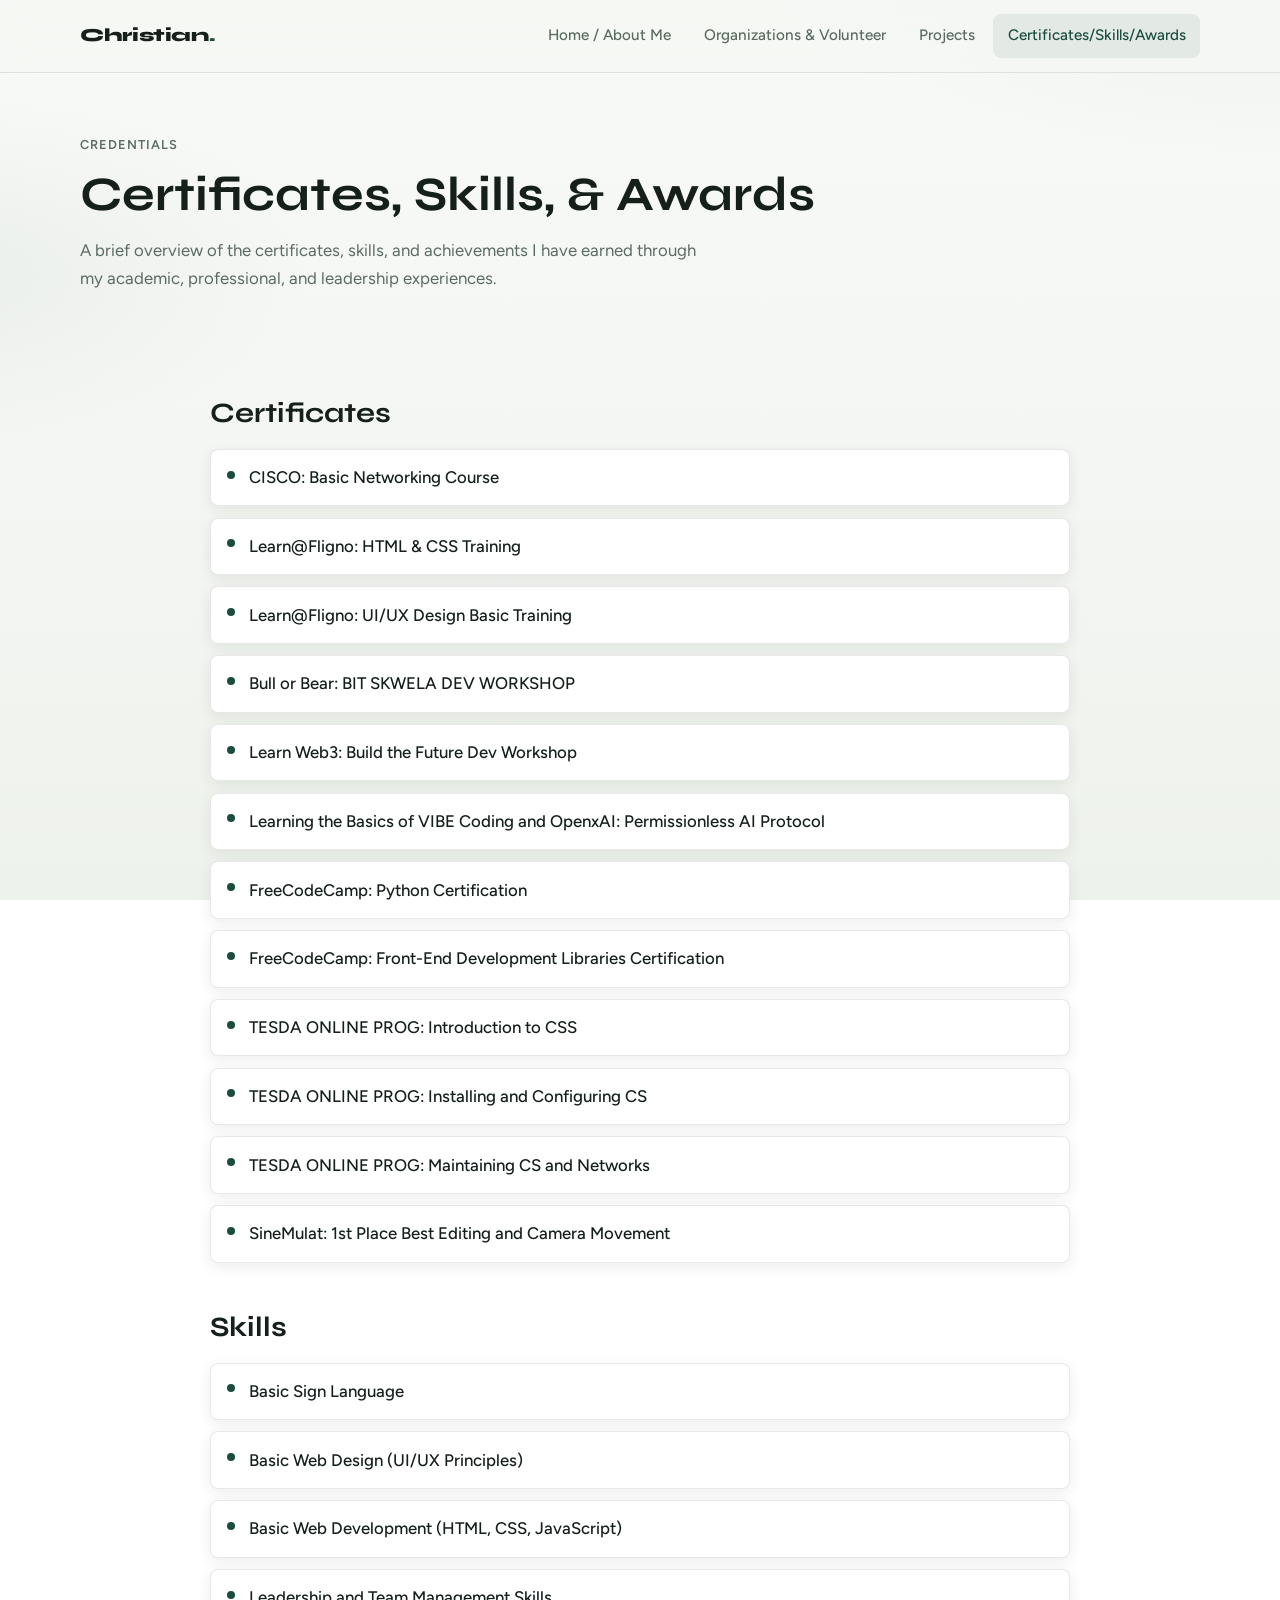
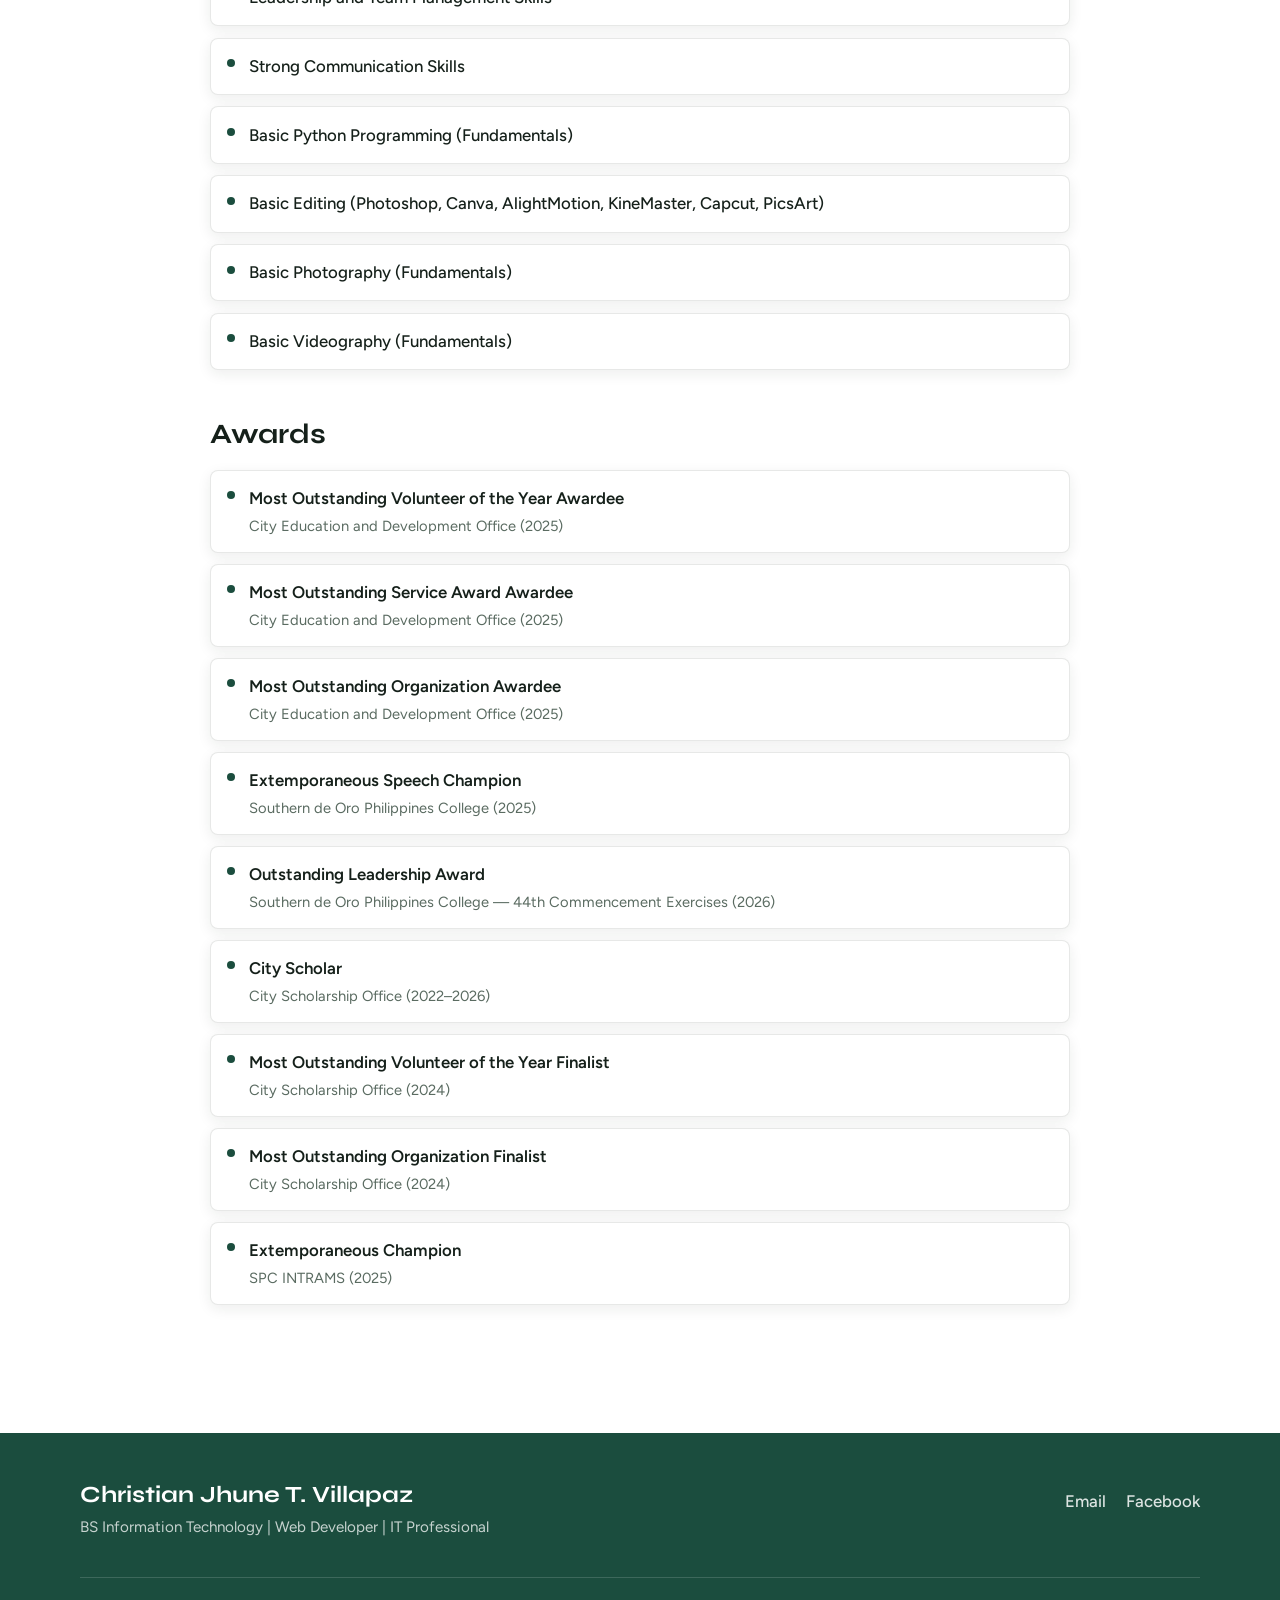
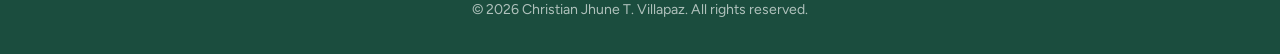
==== certificates.html @ 9e4fbf47 "Initial portfolio website for Christian Jhune T. Villapaz. Co-authored-by: Cursor <cursoragent@curso" ====
<!DOCTYPE html>
<html lang="en">
<head>
  <meta charset="UTF-8">
  <meta name="viewport" content="width=device-width, initial-scale=1.0">
  <meta name="description" content="Certificates, training, awards, and skills of Christian Jhune T. Villapaz.">
  <title>Certificates, Skills, &amp; Award   | Christian Jhune T. Villapaz</title>
  <link rel="stylesheet" href="css/style.css?v=6">
</head>
<body>
  <header class="site-header">
    <div class="container nav">
      <a class="logo" href="index.html">Christian<span>.</span></a>
      <button class="nav-toggle" type="button" aria-label="Open menu" aria-expanded="false" aria-controls="primary-nav">
        <span></span>
        <span></span>
        <span></span>
      </button>
      <nav id="primary-nav" class="nav-links" aria-label="Primary">
        <a href="index.html">Home / About Me</a>
        <a href="organizations.html">Organizations &amp; Volunteer</a>
        <a href="projects.html">Projects</a>
        <a href="certificates.html">Certificates/Skills/Awards</a>
      </nav>
    </div>
  </header>

  <main>
    <section class="page-banner">
      <div class="container reveal">
        <p class="eyebrow">Credentials</p>
        <h1>Certificates, Skills, &amp; Awards</h1>
        <p>A brief overview of the certificates, skills, and achievements I have earned through my academic, professional, and leadership experiences.</p>
      </div>
    </section>

    <section class="section">
      <div class="container certificates-content">
        <div class="cred-block reveal">
          <h2 class="cred-heading">Certificates</h2>
          <ul class="cred-list" aria-label="Certificates and awards">
            <li>CISCO: Basic Networking Course</li>
            <li>Learn@Fligno: HTML &amp; CSS Training</li>
            <li>Learn@Fligno: UI/UX Design Basic Training</li>
            <li>Bull or Bear: BIT SKWELA DEV WORKSHOP</li>
            <li>Learn Web3: Build the Future Dev Workshop</li>
            <li>Learning the Basics of VIBE Coding and OpenxAI: Permissionless AI Protocol</li>
            <li>FreeCodeCamp: Python Certification</li>
            <li>FreeCodeCamp: Front-End Development Libraries Certification</li>
            <li>TESDA ONLINE PROG: Introduction to CSS</li>
            <li>TESDA ONLINE PROG: Installing and Configuring CS</li>
            <li>TESDA ONLINE PROG: Maintaining CS and Networks</li>
            <li>SineMulat: 1st Place Best Editing and Camera Movement</li>
          </ul>
        </div>

        <div class="cred-block reveal reveal-delay-1">
          <h2 class="cred-heading">Skills</h2>
          <ul class="cred-list skills-list" aria-label="Skills">
            <li>Basic Sign Language</li>
            <li>Basic Web Design (UI/UX Principles)</li>
            <li>Basic Web Development (HTML, CSS, JavaScript)</li>
            <li>Leadership and Team Management Skills</li>
            <li>Strong Communication Skills</li>
            <li>Basic Python Programming (Fundamentals)</li>
            <li>Basic Editing (Photoshop, Canva, AlightMotion, KineMaster, Capcut, PicsArt)</li>
            <li>Basic Photography (Fundamentals)</li>
            <li>Basic Videography (Fundamentals)</li>
          </ul>
        </div>

        <div class="cred-block reveal reveal-delay-2">
          <h2 class="cred-heading">Awards</h2>
          <ul class="cred-list awards-list" aria-label="Awards">
            <li>
              <strong>Most Outstanding Volunteer of the Year Awardee</strong>
              <span>City Education and Development Office (2025)</span>
            </li>
            <li>
              <strong>Most Outstanding Service Award Awardee</strong>
              <span>City Education and Development Office (2025)</span>
            </li>
            <li>
              <strong>Most Outstanding Organization Awardee</strong>
              <span>City Education and Development Office (2025)</span>
            </li>
            <li>
              <strong>Extemporaneous Speech Champion</strong>
              <span>Southern de Oro Philippines College (2025)</span>
            </li>
            <li>
              <strong>Outstanding Leadership Award</strong>
              <span>Southern de Oro Philippines College — 44th Commencement Exercises (2026)</span>
            </li>
            <li>
              <strong>City Scholar</strong>
              <span>City Scholarship Office (2022–2026)</span>
            </li>
            <li>
              <strong>Most Outstanding Volunteer of the Year Finalist</strong>
              <span>City Scholarship Office (2024)</span>
            </li>
            <li>
              <strong>Most Outstanding Organization Finalist</strong>
              <span>City Scholarship Office (2024)</span>
            </li>
            <li>
              <strong>Extemporaneous Champion</strong>
              <span>SPC INTRAMS (2025)</span>
            </li>
          </ul>
        </div>
      </div>
    </section>
  </main>

  <footer class="site-footer">
    <div class="container footer-inner">
      <div class="footer-brand">
        <h2>Christian Jhune T. Villapaz</h2>
        <p>BS Information Technology | Web Developer | IT Professional</p>
      </div>
      <div class="footer-links">
        <a href="mailto:villapazchristianjhune@gmail.com">Email</a>
        <a href="https://web.facebook.com/christian.villapaz.5" target="_blank" rel="noopener noreferrer">Facebook</a>
      </div>
    </div>
    <div class="container footer-bottom">
      <p>&copy; <span id="year"></span> Christian Jhune T. Villapaz. All rights reserved.</p>
    </div>
  </footer>

  <button class="back-to-top" type="button" aria-label="Back to top">&uarr;</button>

  <div id="lightbox" class="lightbox" aria-hidden="true" role="dialog" aria-label="Image preview">
    <div class="lightbox-content">
      <button class="lightbox-close" type="button" aria-label="Close preview">&times;</button>
      <img class="lightbox-image" alt="">
      <p class="lightbox-caption"></p>
    </div>
  </div>

  <script src="js/script.js"></script>
  <script>
    document.getElementById("year").textContent = new Date().getFullYear();
  </script>
</body>
</html>
---- css/style.css ----
/* =========================================================
   Christian Jhune T. Villapaz — Portfolio Styles
   Minimal, professional, responsive
   ========================================================= */

/* ---------- Google Fonts ---------- */
@import url("https://fonts.googleapis.com/css2?family=Figtree:wght@400;500;600;700&family=Syne:wght@600;700;800&display=swap");

/* ---------- CSS Variables ---------- */
:root {
  --color-bg: #f5f7f4;
  --color-bg-alt: #eef2ec;
  --color-surface: #ffffff;
  --color-text: #15201a;
  --color-muted: #5a6b61;
  --color-accent: #1b4d3e;
  --color-accent-hover: #14382d;
  --color-accent-soft: rgba(27, 77, 62, 0.08);
  --color-border: rgba(21, 32, 26, 0.1);
  --color-shadow: rgba(21, 32, 26, 0.08);
  --color-shadow-strong: rgba(21, 32, 26, 0.16);

  --font-display: "Syne", sans-serif;
  --font-body: "Figtree", sans-serif;

  --radius-sm: 8px;
  --radius-md: 14px;
  --radius-lg: 22px;
  --radius-full: 50%;

  --shadow-sm: 0 4px 14px var(--color-shadow);
  --shadow-md: 0 10px 28px var(--color-shadow-strong);

  --container: 1120px;
  --nav-height: 72px;
  --transition: 0.28s ease;
}

/* ---------- Reset & Base ---------- */
*,
*::before,
*::after {
  box-sizing: border-box;
  margin: 0;
  padding: 0;
}

html {
  scroll-behavior: smooth;
}

body {
  font-family: var(--font-body);
  font-size: 1.05rem;
  line-height: 1.7;
  color: var(--color-text);
  background:
    radial-gradient(ellipse 80% 50% at 100% -10%, rgba(27, 77, 62, 0.07), transparent 55%),
    radial-gradient(ellipse 60% 40% at -5% 30%, rgba(27, 77, 62, 0.05), transparent 50%),
    linear-gradient(180deg, #f8faf7 0%, var(--color-bg) 40%, var(--color-bg-alt) 100%);
  background-attachment: fixed;
  min-height: 100vh;
  overflow-x: hidden;
}

img {
  max-width: 100%;
  height: auto;
  display: block;
}

a {
  color: var(--color-accent);
  text-decoration: none;
  transition: color var(--transition), opacity var(--transition);
}

a:hover {
  color: var(--color-accent-hover);
}

ul {
  list-style: none;
}

button {
  font-family: inherit;
  cursor: pointer;
  border: none;
  background: none;
}

h1,
h2,
h3,
h4 {
  font-family: var(--font-display);
  line-height: 1.2;
  font-weight: 700;
  color: var(--color-text);
}

/* ---------- Utilities ---------- */
.container {
  width: min(100% - 2.5rem, var(--container));
  margin-inline: auto;
}

.section {
  padding: 5rem 0;
}

.section-header {
  max-width: 640px;
  margin-bottom: 2.75rem;
}

.section-header h2 {
  font-size: clamp(1.85rem, 3.5vw, 2.5rem);
  margin-bottom: 0.75rem;
}

.section-header p {
  color: var(--color-muted);
  font-size: 1.05rem;
}

.eyebrow {
  display: inline-block;
  font-family: var(--font-body);
  font-size: 0.8rem;
  font-weight: 600;
  letter-spacing: 0.08em;
  text-transform: uppercase;
  color: var(--color-accent);
  margin-bottom: 0.65rem;
}

.btn {
  display: inline-flex;
  align-items: center;
  justify-content: center;
  gap: 0.4rem;
  min-height: 48px;
  padding: 0.75rem 1.5rem;
  border-radius: var(--radius-sm);
  font-weight: 600;
  font-size: 0.95rem;
  transition: background var(--transition), color var(--transition),
    transform var(--transition), box-shadow var(--transition);
}

.btn-primary {
  background: var(--color-accent);
  color: #fff;
  box-shadow: var(--shadow-sm);
}

.btn-primary:hover {
  background: var(--color-accent-hover);
  color: #fff;
  transform: translateY(-2px);
  box-shadow: var(--shadow-md);
}

.btn-outline {
  border: 1.5px solid var(--color-accent);
  color: var(--color-accent);
  background: transparent;
}

.btn-outline:hover {
  background: var(--color-accent);
  color: #fff;
  transform: translateY(-2px);
}

.badge {
  display: inline-block;
  padding: 0.28rem 0.7rem;
  border-radius: var(--radius-sm);
  font-size: 0.78rem;
  font-weight: 600;
  background: var(--color-accent-soft);
  color: var(--color-accent);
}

.sr-only {
  position: absolute;
  width: 1px;
  height: 1px;
  padding: 0;
  margin: -1px;
  overflow: hidden;
  clip: rect(0, 0, 0, 0);
  border: 0;
}

/* ---------- Header / Navigation ---------- */
.site-header {
  position: sticky;
  top: 0;
  z-index: 1000;
  background: rgba(245, 247, 244, 0.88);
  backdrop-filter: blur(12px);
  border-bottom: 1px solid var(--color-border);
}

.nav {
  display: flex;
  align-items: center;
  justify-content: space-between;
  height: var(--nav-height);
  gap: 1rem;
}

.logo {
  font-family: var(--font-display);
  font-weight: 800;
  font-size: 1.15rem;
  color: var(--color-text);
  letter-spacing: -0.02em;
}

.logo span {
  color: var(--color-accent);
}

.nav-links {
  display: flex;
  align-items: center;
  gap: 0.25rem;
}

.nav-links a {
  position: relative;
  padding: 0.55rem 0.9rem;
  color: var(--color-muted);
  font-weight: 500;
  font-size: 0.95rem;
  border-radius: var(--radius-sm);
}

.nav-links a:hover,
.nav-links a.active {
  color: var(--color-accent);
  background: var(--color-accent-soft);
}

.nav-toggle {
  display: none;
  width: 44px;
  height: 44px;
  border-radius: var(--radius-sm);
  align-items: center;
  justify-content: center;
  flex-direction: column;
  gap: 5px;
  background: var(--color-surface);
  border: 1px solid var(--color-border);
}

.nav-toggle span {
  display: block;
  width: 20px;
  height: 2px;
  background: var(--color-text);
  border-radius: 2px;
  transition: transform var(--transition), opacity var(--transition);
}

.nav-toggle[aria-expanded="true"] span:nth-child(1) {
  transform: translateY(7px) rotate(45deg);
}

.nav-toggle[aria-expanded="true"] span:nth-child(2) {
  opacity: 0;
}

.nav-toggle[aria-expanded="true"] span:nth-child(3) {
  transform: translateY(-7px) rotate(-45deg);
}

/* ---------- Hero / About ---------- */
.hero {
  padding: 4.5rem 0 3rem;
}

/* Side-by-side: text left, profile right */
.hero-top {
  display: flex;
  flex-direction: row;
  flex-wrap: nowrap;
  align-items: center;
  justify-content: space-between;
  gap: 2.5rem;
  margin-bottom: 3.5rem;
}

.hero-intro {
  flex: 1 1 0;
  min-width: 0;
  max-width: none;
}

.brand-name {
  font-family: var(--font-display);
  font-size: clamp(2rem, 4.2vw, 3.1rem);
  font-weight: 800;
  letter-spacing: -0.03em;
  line-height: 1.08;
  margin-bottom: 1rem;
  color: var(--color-text);
}

.brand-name .accent {
  color: var(--color-accent);
}

.hero-tagline {
  font-size: clamp(1.05rem, 2vw, 1.15rem);
  color: var(--color-muted);
  max-width: 520px;
  margin-bottom: 1.75rem;
}

.hero-actions {
  display: flex;
  flex-wrap: wrap;
  gap: 0.85rem;
}

.hero-profile {
  flex: 0 0 320px;
  width: 320px;
  display: flex;
  flex-direction: column;
  align-items: center;
  justify-content: center;
}

.profile-frame {
  position: relative;
  width: 100%;
  max-width: 320px;
  border-radius: var(--radius-lg);
  overflow: hidden;
  box-shadow: var(--shadow-md);
  aspect-ratio: 4 / 5;
  background: var(--color-accent-soft);
}

.profile-frame img {
  width: 100%;
  height: 100%;
  object-fit: cover;
}

.profile-caption {
  margin-top: 1rem;
  text-align: center;
}

.profile-caption strong {
  display: block;
  font-family: var(--font-display);
  font-size: 1.1rem;
}

.profile-caption span {
  color: var(--color-muted);
  font-size: 0.95rem;
}

.story-section {
  margin-top: 0.5rem;
}

.story-heading {
  font-size: clamp(1.6rem, 3vw, 2rem);
  margin-bottom: 1.5rem;
}

.about-gallery {
  display: grid;
  grid-template-columns: 1fr 1fr;
  gap: 1.35rem;
}

.story-card {
  display: flex;
  flex-direction: column;
  overflow: hidden;
  border-radius: var(--radius-md);
  box-shadow: var(--shadow-sm);
  background: var(--color-surface);
  border: 1px solid var(--color-border);
  transition: transform var(--transition), box-shadow var(--transition);
}

.story-card:hover {
  transform: translateY(-4px);
  box-shadow: var(--shadow-md);
}

.story-media {
  /* Portrait frame so vertical photos show face + lower details */
  aspect-ratio: 3 / 4;
  overflow: hidden;
  background: var(--color-bg-alt);
}

.story-media img {
  width: 100%;
  height: 100%;
  object-fit: cover;
  transition: transform 0.45s ease;
}

/* Per-photo focus so faces / certificate stay visible */
.story-media img.pos-top {
  object-position: center 12%;
}

.story-media img.pos-face {
  object-position: center 18%;
}

.story-media img.pos-center {
  object-position: center 28%;
}

.story-media img.pos-diploma {
  /* Keep face and the certificate in frame */
  object-position: center 42%;
}

.story-card:hover .story-media img {
  transform: scale(1.05);
}

.story-card figcaption {
  padding: 1.15rem 1.25rem 1.35rem;
  display: flex;
  flex-direction: column;
  gap: 0.45rem;
  flex: 1;
}

.story-card figcaption h3 {
  font-size: 1.1rem;
  color: var(--color-accent);
}

.story-card figcaption p {
  color: var(--color-muted);
  font-size: 0.95rem;
  line-height: 1.65;
}

/* ---------- Page Banner (inner pages) ---------- */
.page-banner {
  padding: 3.5rem 0 1.5rem;
}

.page-banner h1 {
  font-size: clamp(2rem, 4.5vw, 3rem);
  margin-bottom: 0.75rem;
}

.page-banner p {
  color: var(--color-muted);
  max-width: 620px;
}

/* ---------- Organizations Gallery ---------- */
.org-gallery {
  display: grid;
  grid-template-columns: repeat(3, 1fr);
  gap: 1.35rem;
}

.org-item {
  background: var(--color-surface);
  border-radius: var(--radius-md);
  overflow: hidden;
  border: 1px solid var(--color-border);
  box-shadow: var(--shadow-sm);
  transition: transform var(--transition), box-shadow var(--transition);
  cursor: pointer;
}

.org-item:hover {
  transform: translateY(-4px);
  box-shadow: var(--shadow-md);
}

.org-item .thumb {
  aspect-ratio: 4 / 3;
  overflow: hidden;
  background: var(--color-bg-alt);
}

.org-item img {
  width: 100%;
  height: 100%;
  object-fit: cover;
  transition: transform 0.45s ease;
}

.org-item:hover img {
  transform: scale(1.05);
}

.org-item figcaption {
  padding: 0.9rem 1rem 1.1rem;
  font-size: 0.92rem;
  font-weight: 600;
  color: var(--color-text);
}

/* ---------- Projects ---------- */
.projects-grid {
  display: grid;
  grid-template-columns: repeat(2, 1fr);
  gap: 1.75rem;
}

.project-card {
  background: var(--color-surface);
  border-radius: var(--radius-md);
  overflow: hidden;
  border: 1px solid var(--color-border);
  box-shadow: var(--shadow-sm);
  transition: transform var(--transition), box-shadow var(--transition);
  display: flex;
  flex-direction: column;
}

.project-card:hover {
  transform: translateY(-5px);
  box-shadow: var(--shadow-md);
}

.project-media {
  aspect-ratio: 16 / 10;
  overflow: hidden;
  background: var(--color-bg-alt);
  cursor: pointer;
}

.project-media img {
  width: 100%;
  height: 100%;
  object-fit: cover;
  transition: transform 0.45s ease;
}

.project-card:hover .project-media img {
  transform: scale(1.05);
}

.project-body {
  padding: 1.4rem 1.5rem 1.6rem;
  display: flex;
  flex-direction: column;
  flex: 1;
  gap: 0.75rem;
}

.project-body h3 {
  font-size: 1.2rem;
}

.project-body p {
  color: var(--color-muted);
  font-size: 0.98rem;
  flex: 1;
}

.tech-list {
  display: flex;
  flex-wrap: wrap;
  gap: 0.45rem;
}

.project-actions {
  margin-top: 0.35rem;
}

/* ---------- Certificates ---------- */
.certificates-content {
  max-width: 860px;
}

.cred-block + .cred-block {
  margin-top: 3rem;
}

.cred-heading {
  font-size: clamp(1.4rem, 2.5vw, 1.75rem);
  margin-bottom: 1.15rem;
  color: var(--color-text);
}

.cred-list {
  display: grid;
  gap: 0.7rem;
}

.cred-list li {
  position: relative;
  padding: 0.95rem 1.15rem 0.95rem 2.35rem;
  background: var(--color-surface);
  border: 1px solid var(--color-border);
  border-radius: var(--radius-sm);
  box-shadow: var(--shadow-sm);
  color: var(--color-text);
  font-weight: 500;
  line-height: 1.5;
}

.cred-list li::before {
  content: "";
  position: absolute;
  left: 1rem;
  top: 1.3rem;
  width: 8px;
  height: 8px;
  border-radius: var(--radius-full);
  background: var(--color-accent);
}

.awards-list li {
  display: flex;
  flex-direction: column;
  gap: 0.2rem;
  padding-top: 0.95rem;
  padding-bottom: 0.95rem;
}

.awards-list li strong {
  font-weight: 600;
  color: var(--color-text);
}

.awards-list li span {
  display: block;
  font-weight: 400;
  font-size: 0.92rem;
  color: var(--color-muted);
}

.awards-list li::before {
  top: 1.25rem;
}

.certificates-content > p {
  color: var(--color-muted);
  margin-bottom: 1.1rem;
}

.cert-list {
  margin-top: 2rem;
  display: grid;
  gap: 0.85rem;
}

.cert-list li {
  display: flex;
  align-items: flex-start;
  gap: 0.85rem;
  padding: 1rem 1.15rem;
  background: var(--color-surface);
  border: 1px solid var(--color-border);
  border-radius: var(--radius-sm);
  box-shadow: var(--shadow-sm);
}

.cert-list .dot {
  flex-shrink: 0;
  width: 10px;
  height: 10px;
  margin-top: 0.45rem;
  border-radius: var(--radius-full);
  background: var(--color-accent);
}

.cert-list strong {
  display: block;
  font-weight: 600;
  margin-bottom: 0.15rem;
}

.cert-list span {
  color: var(--color-muted);
  font-size: 0.95rem;
}

/* ---------- Footer ---------- */
.site-footer {
  margin-top: 3rem;
  padding: 3rem 0 2rem;
  background: var(--color-accent);
  color: rgba(255, 255, 255, 0.88);
}

.footer-inner {
  display: flex;
  flex-wrap: wrap;
  justify-content: space-between;
  gap: 2rem;
  align-items: flex-start;
}

.footer-brand h2 {
  color: #fff;
  font-size: 1.45rem;
  margin-bottom: 0.4rem;
}

.footer-brand p {
  color: rgba(255, 255, 255, 0.75);
  font-size: 0.95rem;
}

.footer-links {
  display: flex;
  flex-wrap: wrap;
  gap: 0.65rem 1.25rem;
}

.footer-links a {
  color: rgba(255, 255, 255, 0.85);
  font-weight: 500;
  padding: 0.35rem 0;
  border-bottom: 1px solid transparent;
}

.footer-links a:hover {
  color: #fff;
  border-bottom-color: rgba(255, 255, 255, 0.5);
}

.footer-bottom {
  margin-top: 2.25rem;
  padding-top: 1.25rem;
  border-top: 1px solid rgba(255, 255, 255, 0.15);
  font-size: 0.88rem;
  color: rgba(255, 255, 255, 0.65);
  text-align: center;
}

/* ---------- Lightbox ---------- */
.lightbox {
  position: fixed;
  inset: 0;
  z-index: 2000;
  display: flex;
  align-items: center;
  justify-content: center;
  padding: 1.5rem;
  background: rgba(10, 18, 14, 0.82);
  opacity: 0;
  visibility: hidden;
  transition: opacity var(--transition), visibility var(--transition);
}

.lightbox.is-open {
  opacity: 1;
  visibility: visible;
}

.lightbox-content {
  position: relative;
  max-width: min(920px, 100%);
  max-height: 90vh;
  transform: scale(0.96);
  transition: transform var(--transition);
}

.lightbox.is-open .lightbox-content {
  transform: scale(1);
}

.lightbox-content img {
  max-height: 80vh;
  width: auto;
  max-width: 100%;
  margin-inline: auto;
  border-radius: var(--radius-md);
  box-shadow: var(--shadow-md);
}

.lightbox-caption {
  margin-top: 0.85rem;
  text-align: center;
  color: rgba(255, 255, 255, 0.9);
  font-weight: 500;
}

.lightbox-close {
  position: absolute;
  top: -2.5rem;
  right: 0;
  width: 40px;
  height: 40px;
  border-radius: var(--radius-sm);
  background: rgba(255, 255, 255, 0.12);
  color: #fff;
  font-size: 1.5rem;
  line-height: 1;
  display: grid;
  place-items: center;
  transition: background var(--transition);
}

.lightbox-close:hover {
  background: rgba(255, 255, 255, 0.22);
}

/* ---------- Back to Top ---------- */
.back-to-top {
  position: fixed;
  right: 1.25rem;
  bottom: 1.25rem;
  z-index: 900;
  width: 46px;
  height: 46px;
  border-radius: var(--radius-sm);
  background: var(--color-accent);
  color: #fff;
  font-size: 1.25rem;
  box-shadow: var(--shadow-md);
  opacity: 0;
  visibility: hidden;
  transform: translateY(10px);
  transition: opacity var(--transition), visibility var(--transition),
    transform var(--transition), background var(--transition);
}

.back-to-top.is-visible {
  opacity: 1;
  visibility: visible;
  transform: translateY(0);
}

.back-to-top:hover {
  background: var(--color-accent-hover);
}

/* ---------- Scroll Reveal ---------- */
.reveal {
  opacity: 0;
  transform: translateY(24px);
  transition: opacity 0.65s ease, transform 0.65s ease;
}

.reveal.is-visible {
  opacity: 1;
  transform: translateY(0);
}

.reveal-delay-1 {
  transition-delay: 0.1s;
}

.reveal-delay-2 {
  transition-delay: 0.2s;
}

.reveal-delay-3 {
  transition-delay: 0.3s;
}

/* ---------- Responsive: Laptop ---------- */
@media (max-width: 1199px) {
  .hero-top {
    gap: 2rem;
  }

  .org-gallery {
    grid-template-columns: repeat(3, 1fr);
  }
}

/* ---------- Responsive: Tablet ---------- */
@media (max-width: 991px) {
  .hero-top {
    gap: 1.5rem;
  }

  .hero-profile {
    flex: 0 0 260px;
    width: 260px;
  }

  .brand-name {
    font-size: clamp(1.85rem, 4vw, 2.4rem);
  }

  .org-gallery {
    grid-template-columns: repeat(2, 1fr);
  }

  .projects-grid {
    grid-template-columns: 1fr 1fr;
  }
}

/* ---------- Responsive: Mobile / small tablet ---------- */
@media (max-width: 767px) {
  :root {
    --nav-height: 64px;
  }

  .nav-toggle {
    display: flex;
  }

  .nav-links {
    position: absolute;
    top: var(--nav-height);
    left: 0;
    right: 0;
    flex-direction: column;
    align-items: stretch;
    gap: 0.25rem;
    padding: 1rem 1.25rem 1.25rem;
    background: rgba(245, 247, 244, 0.98);
    border-bottom: 1px solid var(--color-border);
    box-shadow: var(--shadow-sm);
    transform: translateY(-8px);
    opacity: 0;
    visibility: hidden;
    transition: opacity var(--transition), visibility var(--transition),
      transform var(--transition);
  }

  .nav-links.is-open {
    opacity: 1;
    visibility: visible;
    transform: translateY(0);
  }

  .nav-links a {
    padding: 0.85rem 1rem;
  }

  .hero {
    padding: 3rem 0 2rem;
  }

  .hero-top {
    flex-direction: column;
    text-align: center;
    margin-bottom: 2.5rem;
  }

  .hero-profile {
    order: -1;
    flex: none;
    width: 100%;
    max-width: 260px;
  }

  .hero-tagline {
    margin-inline: auto;
  }

  .hero-actions {
    justify-content: center;
  }

  .profile-frame {
    max-width: 260px;
    margin-inline: auto;
    border-radius: var(--radius-full);
    aspect-ratio: 1;
  }

  .about-gallery {
    grid-template-columns: 1fr;
  }

  .org-gallery {
    grid-template-columns: 1fr 1fr;
    gap: 1rem;
  }

  .projects-grid {
    grid-template-columns: 1fr;
  }

  .section {
    padding: 3.5rem 0;
  }

  .footer-inner {
    flex-direction: column;
    text-align: center;
  }

  .footer-links {
    justify-content: center;
  }

  .lightbox-close {
    top: -2.75rem;
  }
}

/* ---------- Extra small mobile ---------- */
@media (max-width: 480px) {
  .container {
    width: min(100% - 1.5rem, var(--container));
  }

  .about-gallery {
    grid-template-columns: 1fr;
  }

  .org-gallery {
    grid-template-columns: 1fr;
  }

  .hero-actions {
    flex-direction: column;
  }

  .hero-actions .btn {
    width: 100%;
  }
}

/* ---------- Reduced motion ---------- */
@media (prefers-reduced-motion: reduce) {
  html {
    scroll-behavior: auto;
  }

  *,
  *::before,
  *::after {
    animation-duration: 0.01ms !important;
    animation-iteration-count: 1 !important;
    transition-duration: 0.01ms !important;
  }

  .reveal {
    opacity: 1;
    transform: none;
  }
}
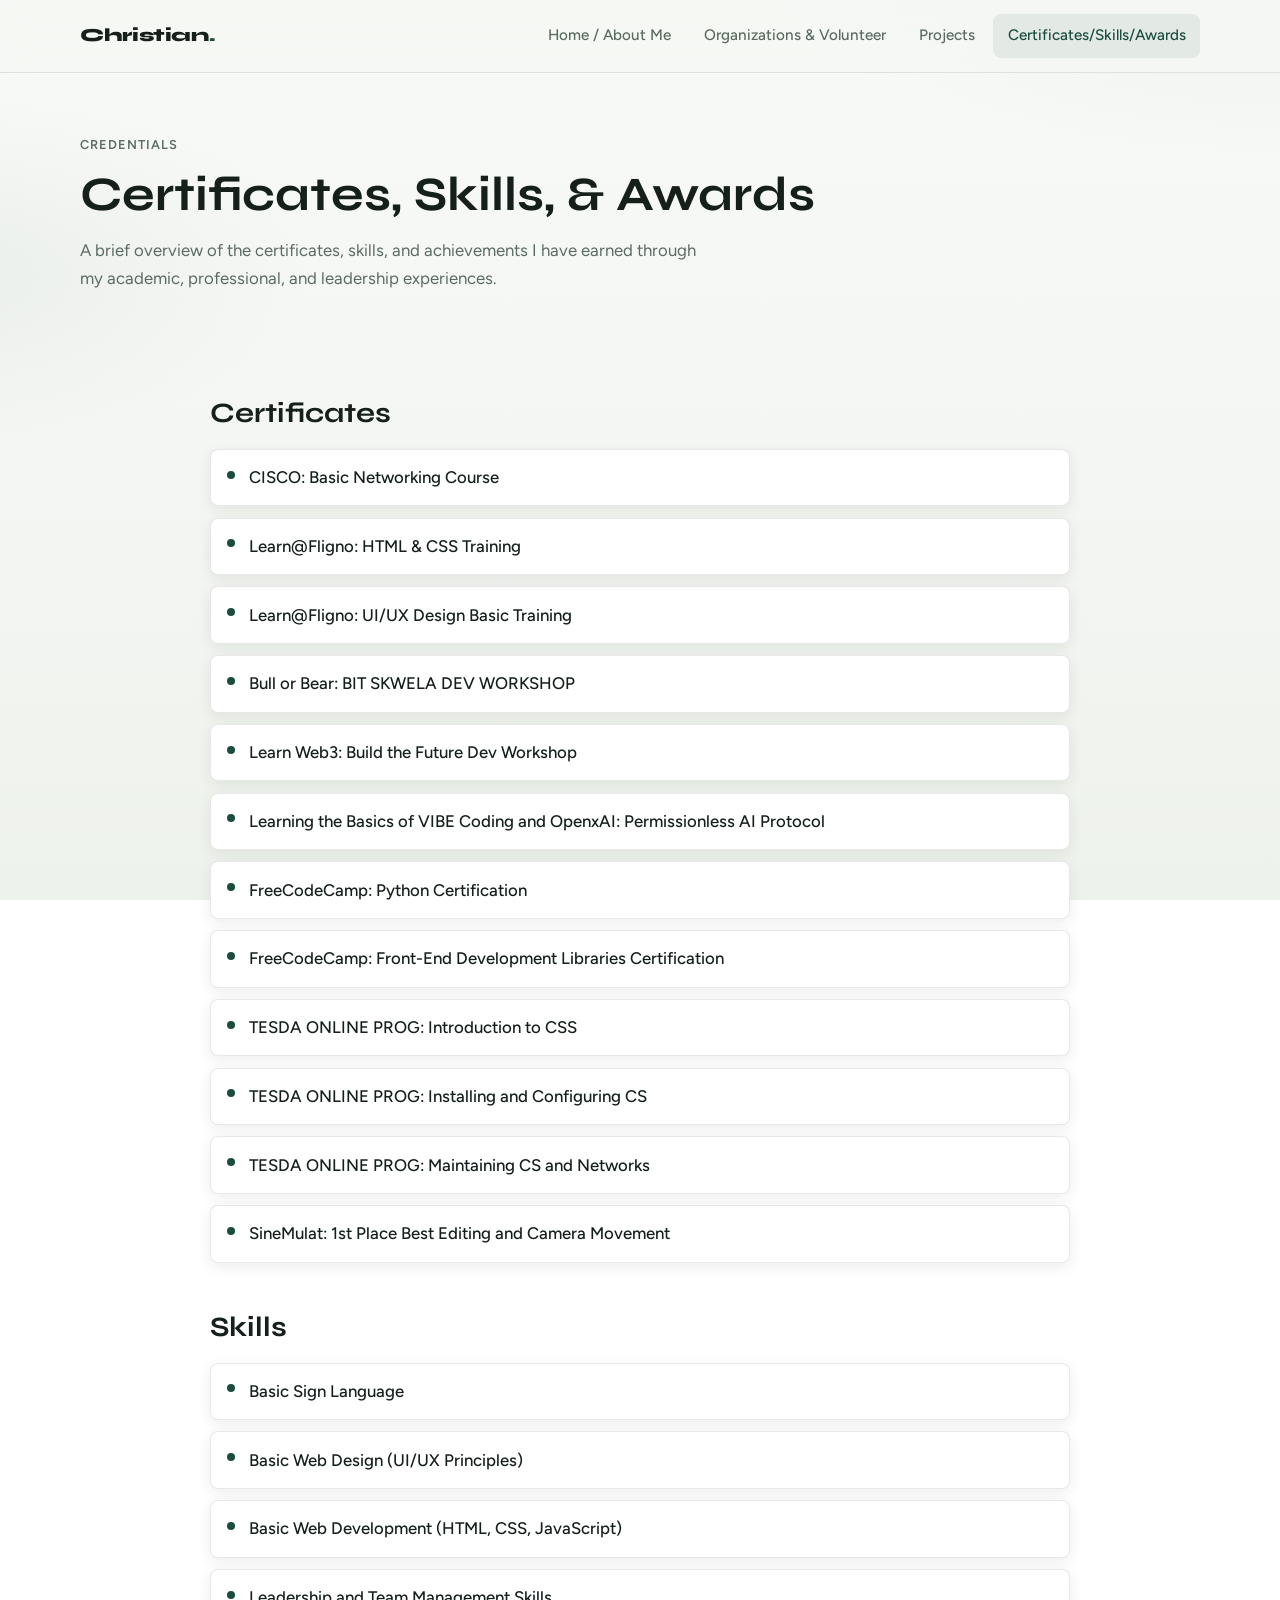
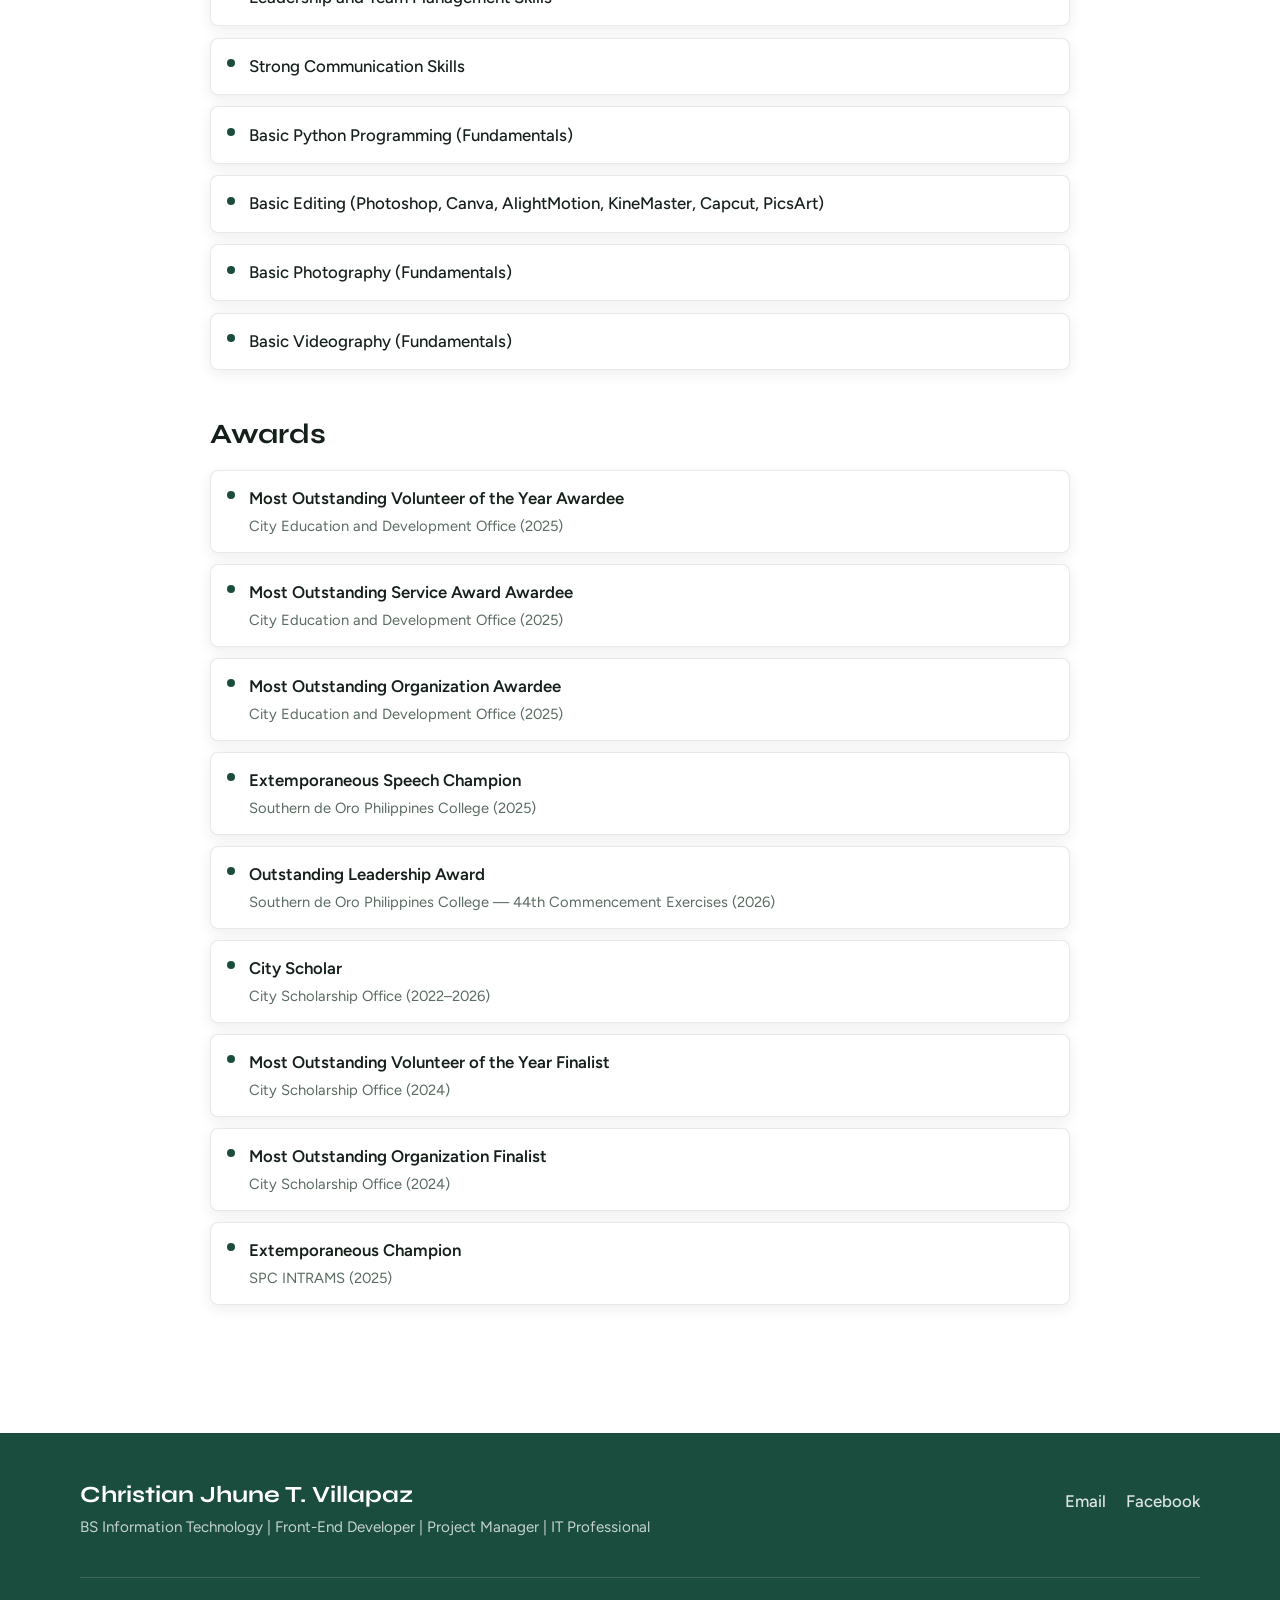
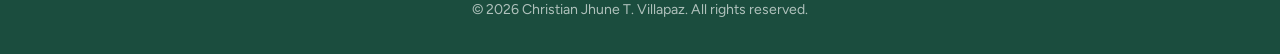
==== commit 5214484e: "Update footer roles and projects intro for Front-End Developer and Project Manager. Co-authored-by: " ====
--- a/certificates.html
+++ b/certificates.html
@@ -118,7 +118,7 @@
     <div class="container footer-inner">
       <div class="footer-brand">
         <h2>Christian Jhune T. Villapaz</h2>
-        <p>BS Information Technology | Web Developer | IT Professional</p>
+        <p>BS Information Technology | Front-End Developer | Project Manager | IT Professional</p>
       </div>
       <div class="footer-links">
         <a href="mailto:villapazchristianjhune@gmail.com">Email</a>
--- a/css/style.css
+++ b/css/style.css
@@ -354,6 +354,7 @@
   width: 100%;
   height: 100%;
   object-fit: cover;
+  object-position: center 12%;
 }
 
 .profile-caption {
@@ -973,10 +974,11 @@
   }
 
   .profile-frame {
-    max-width: 260px;
+    max-width: 280px;
     margin-inline: auto;
-    border-radius: var(--radius-full);
-    aspect-ratio: 1;
+    /* Keep portrait shape so hair is not cropped by a circle */
+    border-radius: var(--radius-lg);
+    aspect-ratio: 4 / 5;
   }
 
   .about-gallery {
